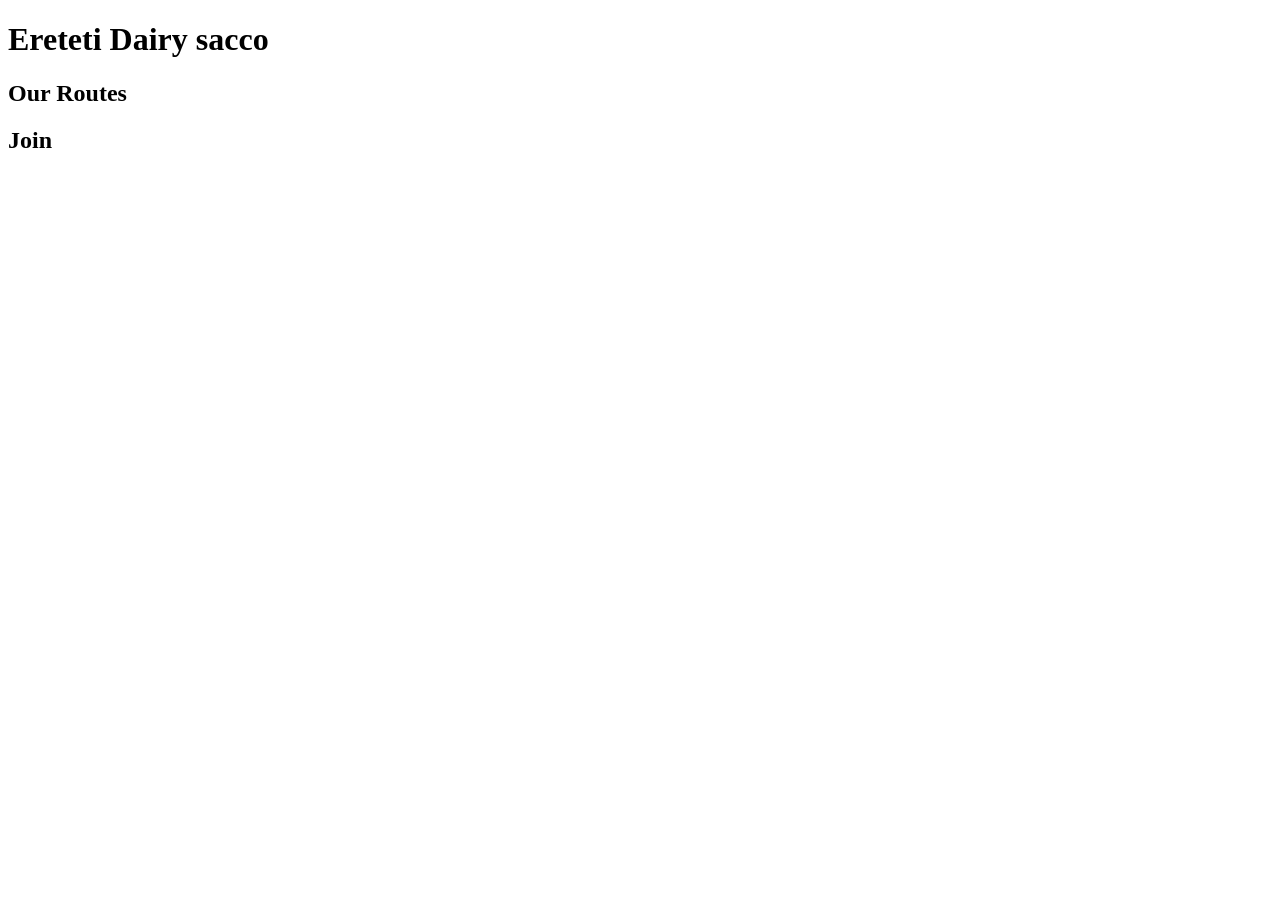
==== about.html @ 0cfc4e8c "Initial project setup" ====
<!DOCTYPE html><!--this is a doctype declaration,-->
<html><!--root element-->
<head><!--for heading-->
    <meta charset="utf-8"><!--character set-->
    <title>About - Ereteti Dairy Sacco</title>
</head>
<body><!--for the content of all the system-->
<h1>Ereteti Dairy  sacco</h1><!--this is the heading which shows the main theme of the body-->
<h2>Our Routes</h2><!--this is the second heading of the title -->
<h2>Join</h2><!--the exra title to accompany the route-->
</body>

</html>
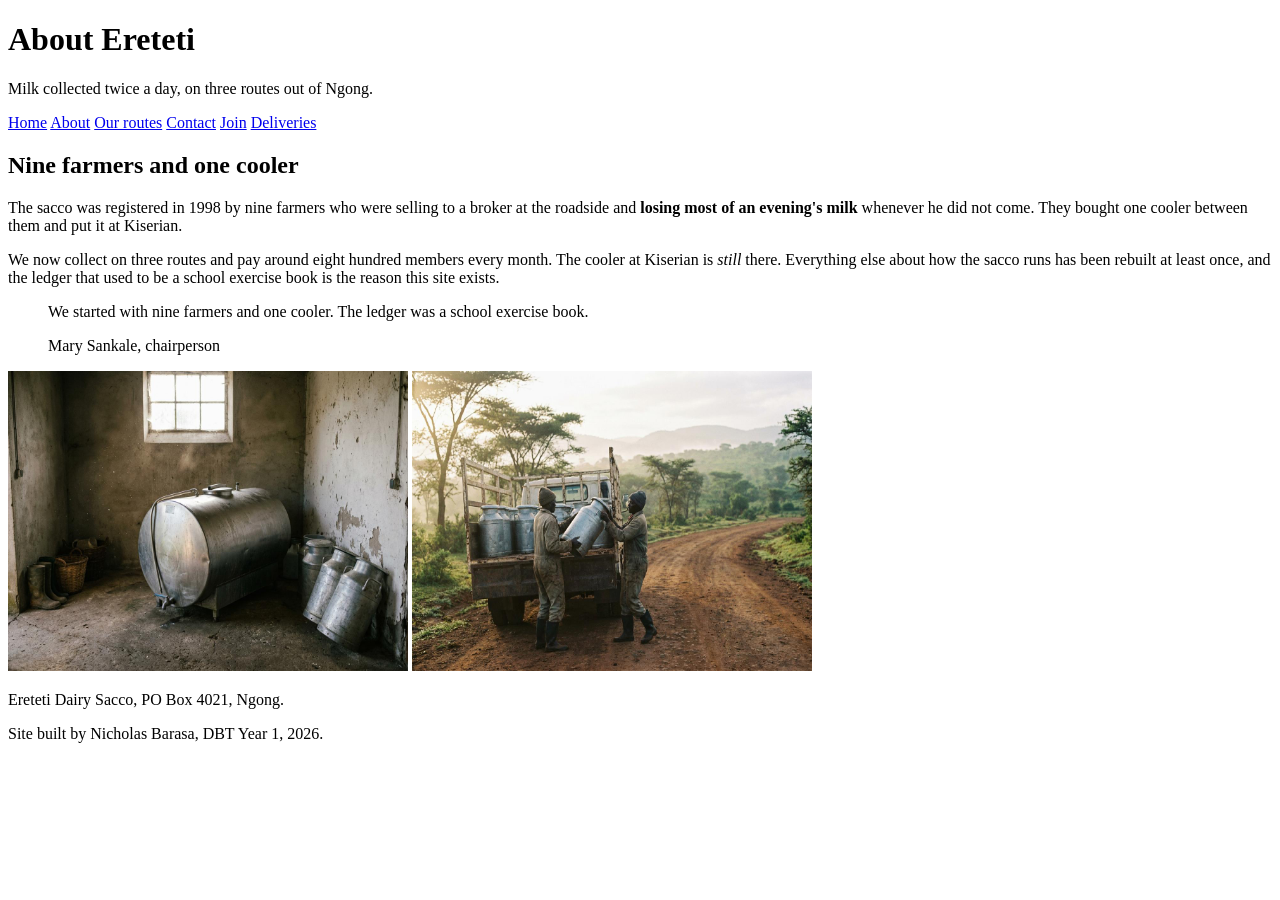
==== commit 0ae61a57: "Updated files" ====
--- a/about.html
+++ b/about.html
@@ -1,13 +1,52 @@
-<!DOCTYPE html><!--this is a doctype declaration,-->
-<html><!--root element-->
-<head><!--for heading-->
-    <meta charset="utf-8"><!--character set-->
-    <title>About - Ereteti Dairy Sacco</title>
+<!DOCTYPE html>
+<html lang="en">
+<head>
+    <meta charset="UTF-8">
+    <meta name="viewport" content="width=device-width, initial-scale=1.0">
+    <title>About us - Ereteti Dairy Sacco</title>
 </head>
-<body><!--for the content of all the system-->
-<h1>Ereteti Dairy  sacco</h1><!--this is the heading which shows the main theme of the body-->
-<h2>Our Routes</h2><!--this is the second heading of the title -->
-<h2>Join</h2><!--the exra title to accompany the route-->
+<body>
+ <header>
+        <h1> About Ereteti</h1>
+        <p>Milk collected twice a day, on three routes out of Ngong.</p>
+        <nav>
+            <a href="/index.html">Home</a>
+            <a href="/about.html">About</a>
+            <a href="/routes.html">Our routes</a>
+            <a href="/contact.html">Contact</a>
+            <a href="/register.html">Join</a>
+            <a href="/deliveries.html">Deliveries</a>
+        </nav>
+    </header>
+    <main>
+        <h2> Nine farmers and one cooler</h2>
+        <p> The sacco was registered in 1998 by nine farmers who were
+              selling to a broker at the roadside and <strong>losing most of an
+              evening's milk</strong> whenever he did not come. They bought one
+              cooler between them and put it at Kiserian.
+</p>
+
+    <p>We now collect on three routes and pay around eight
+              hundred members every month. The cooler at Kiserian is
+              <em>still</em> there. Everything else about how the sacco runs has
+              been rebuilt at least once, and the ledger that used to be
+              a school exercise book is the reason this site exists.
+</p>
+    <blockquote>
+        <p> We started with nine farmers and one cooler. The ledger
+              was a school exercise book.
+            </p>
+            <footer>Mary Sankale, chairperson</footer>
+    </blockquote>
+        
+    <img src="/img/first-cooler.jpg" width = "400" height = "300" alt="The first cooler, still in use at the Kiserian centre">
+
+    <img src="/img/collection-lorry.jpg" width = "400" height = "300" alt="Churns loaded onto the lorry on the Ngong road at sunrise">
+    </main>
+    <footer>
+    <p>Ereteti Dairy Sacco, PO Box 4021, Ngong.</p>
+    <p>Site built by Nicholas Barasa, DBT Year 1, 2026.</p>
+    </footer>
 </body>
 
 </html>
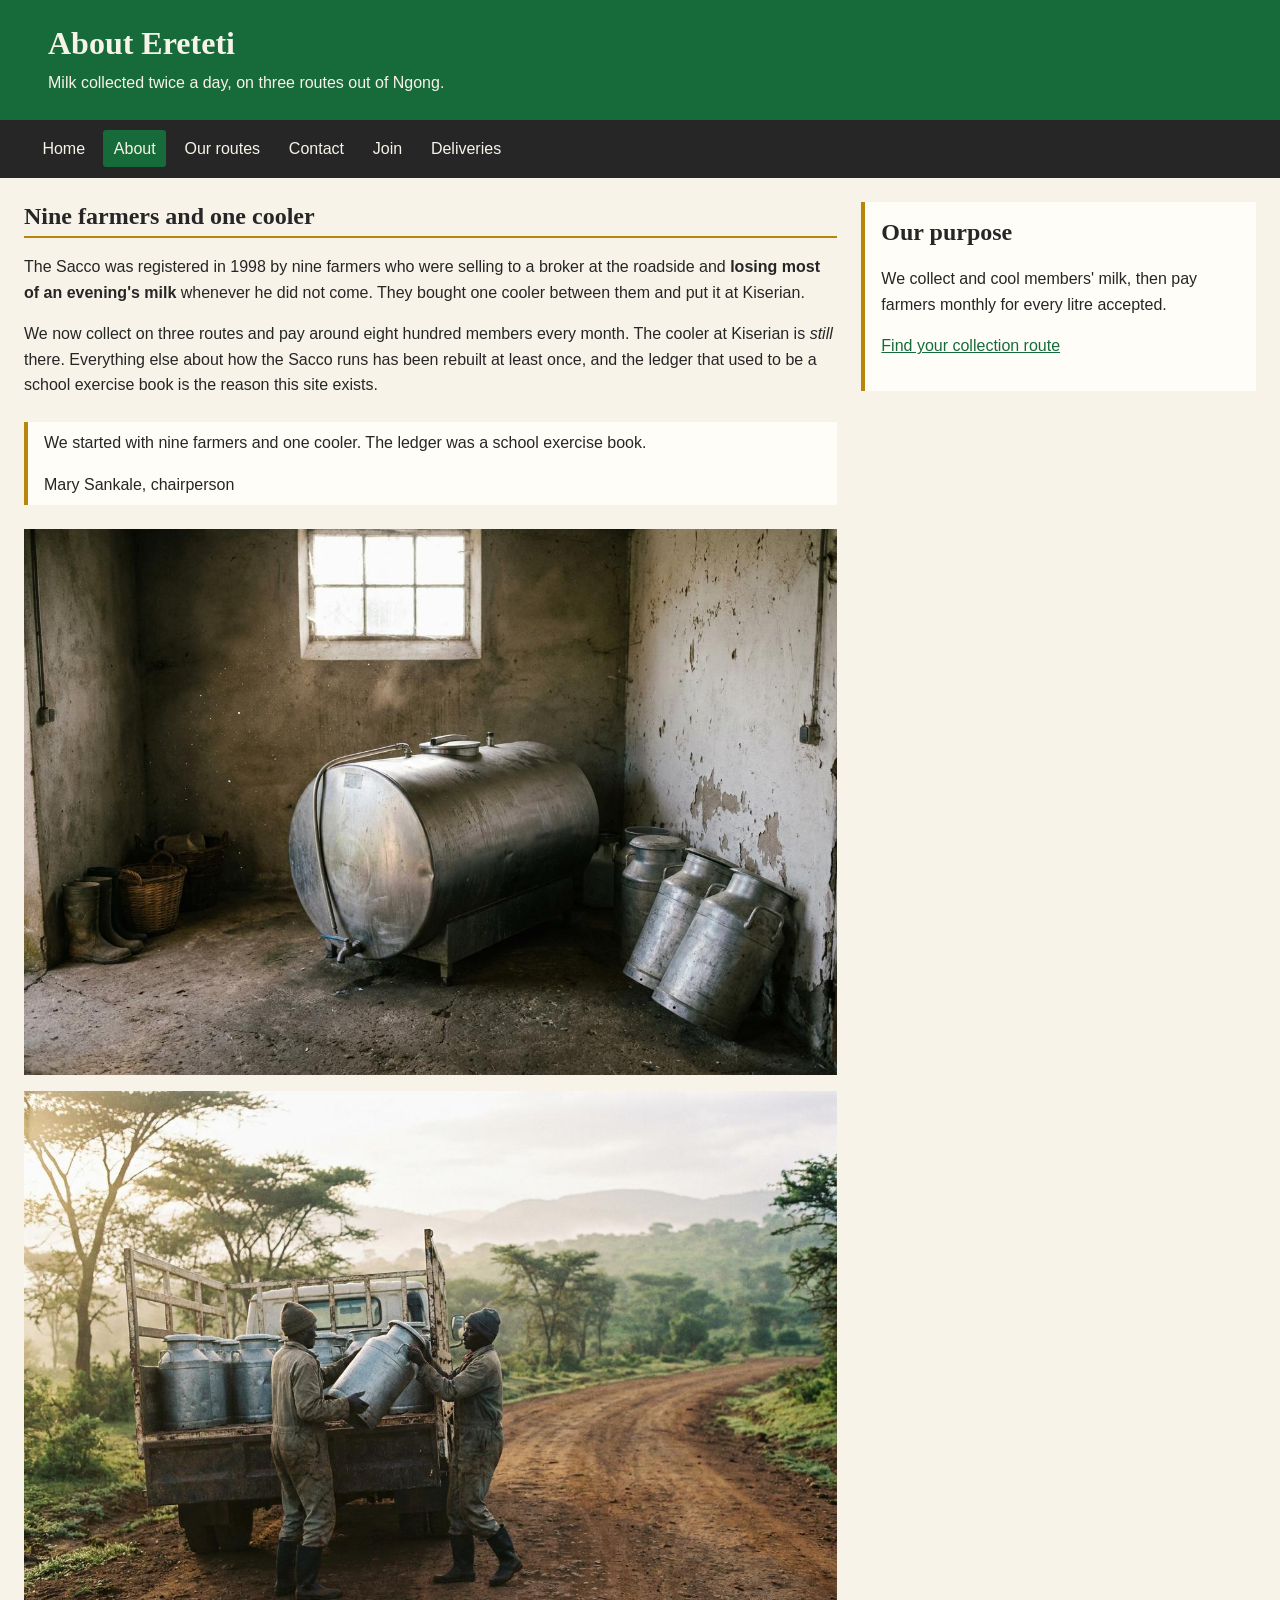
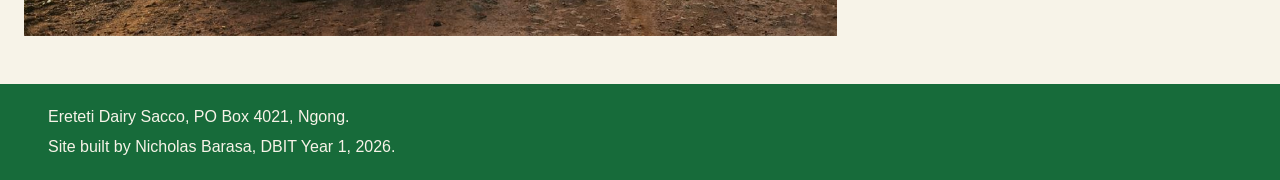
==== commit ba48521c: "Standardize the home, about, and route pages. Co-authored-by: Copilot <223556219+Copilot@users.norep" ====
--- a/about.html
+++ b/about.html
@@ -4,49 +4,44 @@
     <meta charset="UTF-8">
     <meta name="viewport" content="width=device-width, initial-scale=1.0">
     <title>About us - Ereteti Dairy Sacco</title>
+    <link rel="stylesheet" href="CSS/style.css">
 </head>
 <body>
- <header>
-        <h1> About Ereteti</h1>
-        <p>Milk collected twice a day, on three routes out of Ngong.</p>
-        <nav>
-            <a href="/index.html">Home</a>
-            <a href="/about.html">About</a>
-            <a href="/routes.html">Our routes</a>
-            <a href="/contact.html">Contact</a>
-            <a href="/register.html">Join</a>
-            <a href="/deliveries.html">Deliveries</a>
+    <header class="site-header">
+        <div class="brand">
+            <h1>About Ereteti</h1>
+            <p>Milk collected twice a day, on three routes out of Ngong.</p>
+        </div>
+        <nav aria-label="Main navigation">
+            <a href="index.html">Home</a>
+            <a href="about.html" aria-current="page">About</a>
+            <a href="routes.html">Our routes</a>
+            <a href="contact.html">Contact</a>
+            <a href="register.html">Join</a>
+            <a href="deliveries.html">Deliveries</a>
         </nav>
     </header>
     <main>
-        <h2> Nine farmers and one cooler</h2>
-        <p> The sacco was registered in 1998 by nine farmers who were
-              selling to a broker at the roadside and <strong>losing most of an
-              evening's milk</strong> whenever he did not come. They bought one
-              cooler between them and put it at Kiserian.
-</p>
-
-    <p>We now collect on three routes and pay around eight
-              hundred members every month. The cooler at Kiserian is
-              <em>still</em> there. Everything else about how the sacco runs has
-              been rebuilt at least once, and the ledger that used to be
-              a school exercise book is the reason this site exists.
-</p>
-    <blockquote>
-        <p> We started with nine farmers and one cooler. The ledger
-              was a school exercise book.
-            </p>
+        <h2>Nine farmers and one cooler</h2>
+        <p>The Sacco was registered in 1998 by nine farmers who were selling to a broker at the roadside and <strong>losing most of an evening's milk</strong> whenever he did not come. They bought one cooler between them and put it at Kiserian.</p>
+        <p>We now collect on three routes and pay around eight hundred members every month. The cooler at Kiserian is <em>still</em> there. Everything else about how the Sacco runs has been rebuilt at least once, and the ledger that used to be a school exercise book is the reason this site exists.</p>
+        <blockquote>
+            <p>We started with nine farmers and one cooler. The ledger was a school exercise book.</p>
             <footer>Mary Sankale, chairperson</footer>
-    </blockquote>
-        
-    <img src="/img/first-cooler.jpg" width = "400" height = "300" alt="The first cooler, still in use at the Kiserian centre">
-
-    <img src="/img/collection-lorry.jpg" width = "400" height = "300" alt="Churns loaded onto the lorry on the Ngong road at sunrise">
+        </blockquote>
+        <div class="cards image-cards">
+            <img src="img/first-cooler.jpg" width="400" height="300" alt="The first cooler, still in use at the Kiserian centre">
+            <img src="img/collection-lorry.jpg" width="400" height="300" alt="Churns loaded onto the lorry on the Ngong road at sunrise">
+        </div>
     </main>
-    <footer>
-    <p>Ereteti Dairy Sacco, PO Box 4021, Ngong.</p>
-    <p>Site built by Nicholas Barasa, DBT Year 1, 2026.</p>
+    <aside>
+        <h2>Our purpose</h2>
+        <p>We collect and cool members' milk, then pay farmers monthly for every litre accepted.</p>
+        <p><a href="routes.html">Find your collection route</a></p>
+    </aside>
+    <footer class="site-footer">
+        <p>Ereteti Dairy Sacco, PO Box 4021, Ngong.</p>
+        <p>Site built by Nicholas Barasa, DBIT Year 1, 2026.</p>
     </footer>
 </body>
-
 </html>
--- a/CSS/style.css
+++ b/CSS/style.css
@@ -0,0 +1,307 @@
+/* House style — main #176B3A, ground #F7F3E8, ink #262626, accent #B8860B;
+   headings: Georgia, serif; body: Arial, sans-serif. */
+
+:root {
+  --main: #176b3a;
+  --ground: #f7f3e8;
+  --ink: #262626;
+  --accent: #b8860b;
+  --heading-font: Georgia, serif;
+  --body-font: Arial, sans-serif;
+}
+
+* {
+  box-sizing: border-box;
+}
+
+body {
+  display: grid;
+  grid-template-areas:
+    "masthead masthead"
+    "content sidebar"
+    "footer footer";
+  grid-template-columns: minmax(0, 2fr) minmax(15rem, 1fr);
+  grid-template-rows: auto 1fr auto;
+  gap: 0 1.5rem;
+  width: min(100%, 80rem);
+  min-height: 100vh;
+  margin: 0 auto;
+  background: var(--ground);
+  color: var(--ink);
+  font-family: var(--body-font);
+  line-height: 1.6;
+}
+
+.site-header {
+  grid-area: masthead;
+  min-width: 0;
+}
+
+.brand {
+  padding: 1.5rem clamp(1rem, 4vw, 3rem);
+  background: var(--main);
+  color: var(--ground);
+}
+
+h1,
+h2,
+h3 {
+  font-family: var(--heading-font);
+  line-height: 1.2;
+}
+
+h1 {
+  margin: 0 0 0.5rem;
+}
+
+.brand p {
+  margin: 0;
+}
+
+nav {
+  display: flex;
+  flex-wrap: wrap;
+  gap: 0.25rem 0.5rem;
+  padding: 0.65rem clamp(0.5rem, 3vw, 2rem);
+  background: var(--ink);
+}
+
+nav a {
+  display: block;
+  padding: 0.35rem 0.65rem;
+  border-radius: 0.2rem;
+  color: var(--ground);
+  text-decoration: none;
+}
+
+nav a:hover,
+nav a:focus-visible,
+nav a[aria-current="page"] {
+  background: var(--main);
+  color: var(--ground);
+}
+
+main {
+  grid-area: content;
+  min-width: 0;
+  padding: 1.5rem 0 2rem 1.5rem;
+}
+
+main h2 {
+  margin: 0 0 0.8rem;
+  border-bottom: 2px solid var(--accent);
+  padding-bottom: 0.35rem;
+}
+
+main h2:not(:first-child) {
+  margin-top: 1.75rem;
+}
+
+aside {
+  grid-area: sidebar;
+  align-self: start;
+  min-width: 0;
+  margin: 1.5rem 1.5rem 1.5rem 0;
+  border-left: 4px solid var(--accent);
+  padding: 1rem;
+  background: #fffdf8;
+}
+
+aside h2 {
+  margin-top: 0;
+}
+
+a {
+  color: var(--main);
+}
+
+.cards {
+  display: flex;
+  flex-wrap: wrap;
+  gap: 1rem;
+  margin: 1rem 0;
+  padding: 0;
+  list-style: none;
+}
+
+.card {
+  flex: 1 1 12rem;
+  min-width: 0;
+  border-top: 4px solid var(--accent);
+  padding: 1rem;
+  background: #fffdf8;
+}
+
+.card a {
+  font-weight: bold;
+}
+
+.route-card h3 {
+  margin-top: 0;
+  color: var(--main);
+}
+
+.route-card ul {
+  padding-left: 1.25rem;
+}
+
+.image-cards img {
+  flex: 1 1 16rem;
+  width: 100%;
+  max-width: 100%;
+  height: auto;
+  object-fit: cover;
+}
+
+main > img {
+  display: block;
+  max-width: 100%;
+  height: auto;
+}
+
+blockquote {
+  margin: 1.5rem 0;
+  border-left: 4px solid var(--accent);
+  padding: 0.5rem 1rem;
+  background: #fffdf8;
+}
+
+blockquote p {
+  margin-top: 0;
+}
+
+.table-scroll {
+  max-width: 100%;
+  overflow-x: auto;
+  border: 1px solid #d6d1c5;
+}
+
+.table-scroll:focus-visible {
+  outline: 3px solid var(--accent);
+  outline-offset: 2px;
+}
+
+table {
+  width: 100%;
+  min-width: 38rem;
+  border-collapse: collapse;
+  background: #fffdf8;
+  text-align: left;
+}
+
+caption {
+  padding: 0.75rem;
+  font-weight: bold;
+  text-align: left;
+}
+
+th,
+td {
+  border-top: 1px solid #d6d1c5;
+  padding: 0.65rem;
+}
+
+thead,
+tfoot {
+  background: var(--main);
+  color: var(--ground);
+}
+
+tbody tr:nth-child(even) {
+  background: #f0ede4;
+}
+
+form {
+  max-width: 38rem;
+}
+
+fieldset {
+  display: grid;
+  grid-template-columns: minmax(0, 1fr);
+  gap: 0.4rem;
+  margin: 1rem 0;
+  border: 1px solid #aaa393;
+  padding: 1rem;
+}
+
+legend {
+  padding: 0 0.35rem;
+  font-weight: bold;
+}
+
+input,
+select,
+button {
+  max-width: 100%;
+  min-height: 2.5rem;
+  border: 1px solid #777;
+  border-radius: 0.2rem;
+  padding: 0.45rem 0.6rem;
+  font: inherit;
+}
+
+input[type="checkbox"] {
+  min-height: auto;
+}
+
+.checkbox-label {
+  display: flex;
+  align-items: center;
+  gap: 0.6rem;
+  margin: 1rem 0;
+}
+
+button {
+  border-color: var(--main);
+  background: var(--main);
+  color: var(--ground);
+  cursor: pointer;
+}
+
+.contact-list {
+  padding-left: 1.25rem;
+}
+
+.site-footer {
+  grid-area: footer;
+  padding: 1rem clamp(1rem, 4vw, 3rem);
+  background: var(--main);
+  color: var(--ground);
+}
+
+.site-footer p {
+  margin: 0.25rem 0;
+}
+
+@media (max-width: 700px) {
+  body {
+    grid-template-areas:
+      "masthead"
+      "content"
+      "sidebar"
+      "footer";
+    grid-template-columns: minmax(0, 1fr);
+    gap: 0;
+  }
+
+  nav {
+    gap: 0.25rem;
+    padding: 0.5rem;
+  }
+
+  nav a {
+    padding: 0.35rem 0.5rem;
+  }
+
+  main {
+    padding: 1.25rem 1rem;
+  }
+
+  aside {
+    margin: 0 1rem 1.25rem;
+  }
+
+  .card {
+    flex-basis: 100%;
+  }
+}
